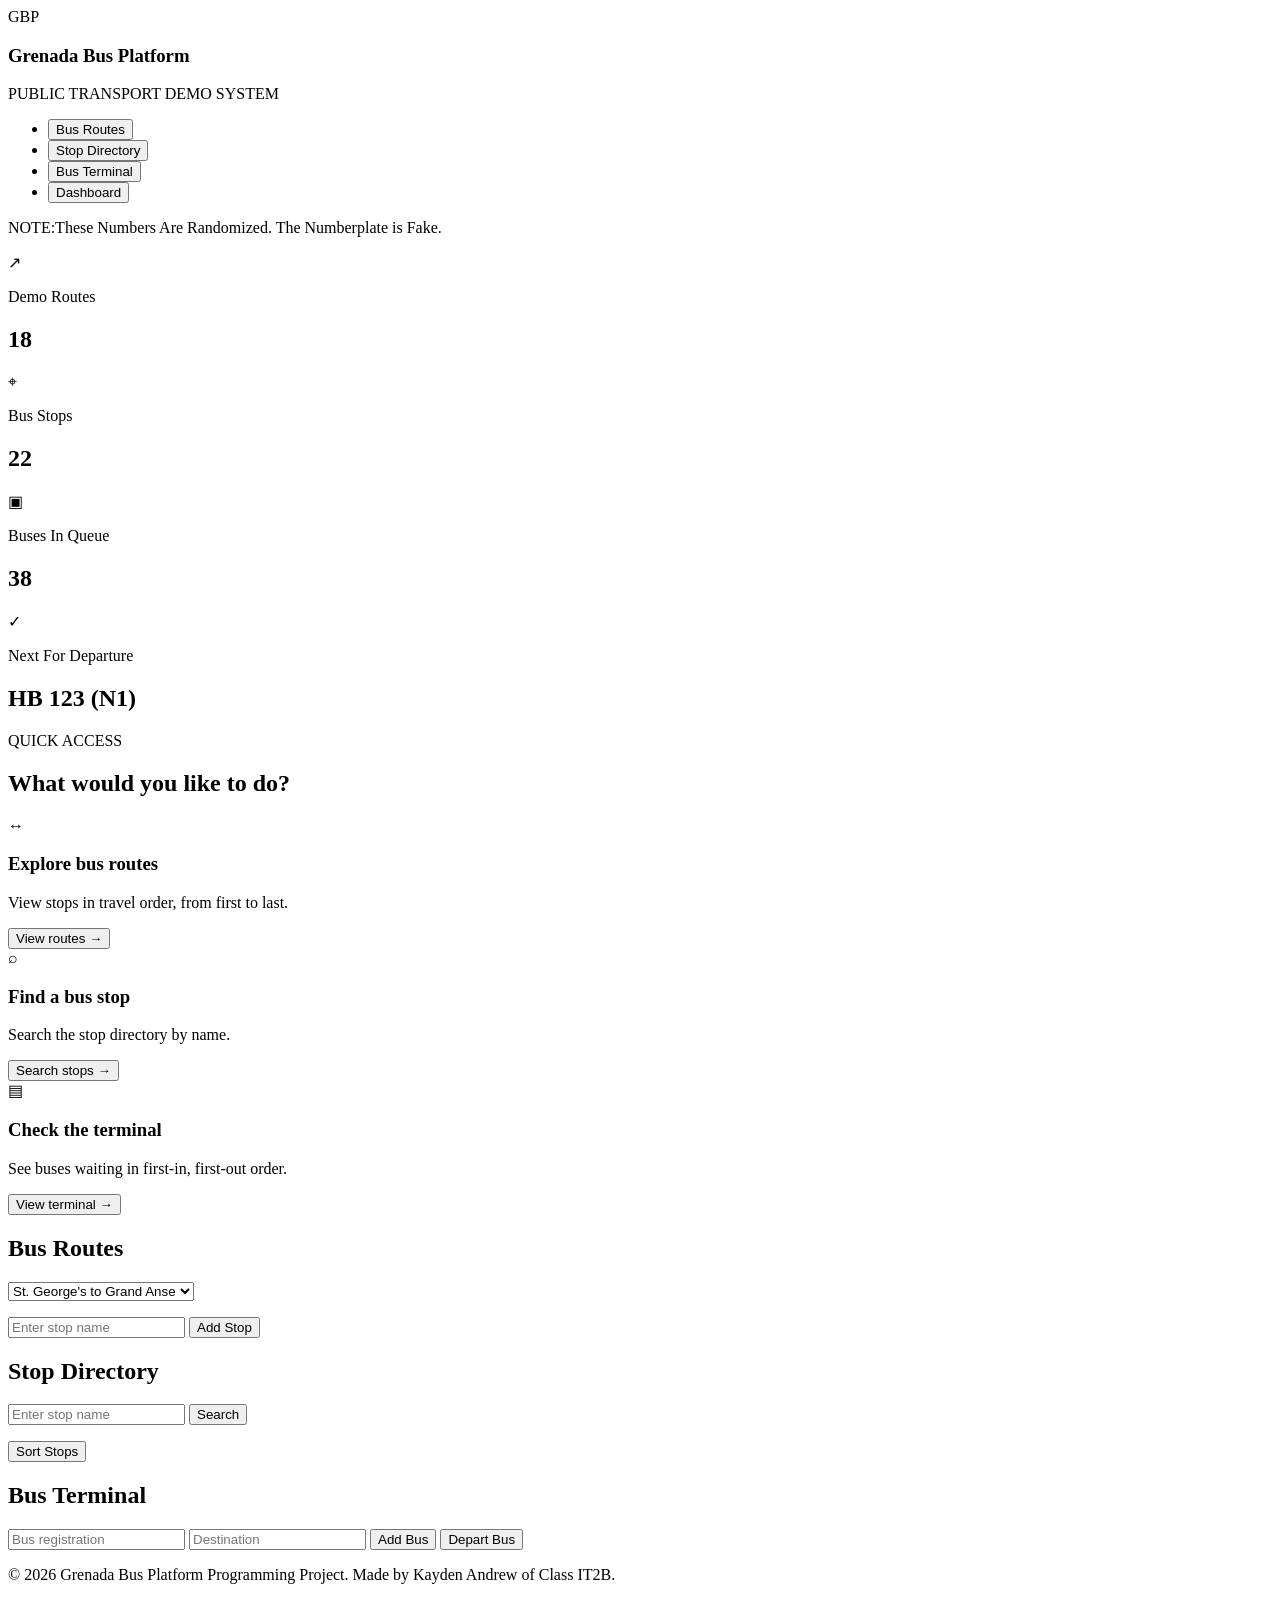
==== index.html @ 260266db "Add files via upload" ====
<!DOCTYPE html>
<html lang="en">
<head>
    <meta charset="UTF-8">
    <meta name="viewport" content="width=device-width, initial-scale=1.0">
    <title>Grenada Bus Platform</title>
    <link rel="stylesheet" href="CSS/websitestyle.css">
</head>
    <body>
    <header id="topmenu">
        <div class="logo">GBP</div>
        <div class="website-name">
            <h3>Grenada Bus Platform</h3>
            <p>PUBLIC TRANSPORT DEMO SYSTEM</p>
        </div>
       <nav>
            <ul>
                <li><a href="routes.html"><button>Bus Routes</button></a></li>
                <li><a href="stops.html"><button>Stop Directory</button></a></li>
                <li><a href="terminal.html"><button>Bus Terminal</button></a></li>
                <li><a href="index.html"><button class="active">Dashboard</button></a></li>
            </ul>
        </nav>
    </header>
    <main>
        <section id="home">
            <div class="small-description-on-card"> <p>NOTE:These Numbers Are Randomized. The Numberplate is Fake.</p></div>
            <div class="summary-cards">
                <div class="summary-card">↗ <p> Demo Routes <h2>18</h2></p></div>
                <div class="summary-card">⌖ <p> Bus Stops <h2>22</h2></p></div>
                <div class="summary-card">▣ <p> Buses In Queue <h2>38</h2></p></div>
                <div class="summary-card">✓ <p> Next For Departure<h2>HB 123 (N1)</h2></p></div>
            </div>
            <div class="quick-access">
            <p class="small-heading">QUICK ACCESS</p>
                <h1>What would you like to do?</h1>
                    <div class="quick-cards">
                        <div class="quick-card">
                            <span>↔</span>
                            <h3>Explore bus routes</h3>
                            <p>View stops in travel order, from first to last.</p>
                            <a href="routes.html"><button>View routes →</button></a>
                        </div>
                        <div class="quick-card">
                            <span>⌕</span>
                                <h3>Find a bus stop</h3>
                                    <p>Search the stop directory by name.</p>
                                    <a href="stops.html"><button>Search stops →</button></a>
                        </div>
                        <div class="quick-card">
                            <span>▤</span>
                                <h3>Check the terminal</h3>
                                <p>See buses waiting in first-in, first-out order.</p>
                                <a href="terminal.html"><button>View terminal →</button></a>
                        </div>
                    </div>
                </div>
                </section>
                    <section id="routes" class="hidden">
                        <h1>Bus Routes</h1>
                            <select id="routeChoice" onchange="displayRoute()">
                                <option value="0">St. George's to Grand Anse</option>
                                <option value="1">St. George's to Grenville</option>
                            </select>
                            <ul id="routeList"></ul>
                            <input id="newStop" placeholder="Enter stop name">
                            <button onclick="addStop()">Add Stop</button>
                    </section>
                    <section id="search" class="hidden">
                        <h1>Stop Directory</h1>
                            <input id="searchName" placeholder="Enter stop name">
                                <button onclick="searchStop()">Search</button>
                                <p id="searchResult"></p>
                                <button onclick="sortStops()">Sort Stops</button>
                                <ul id="stopList"></ul>
                    </section>
                    <section id="terminal" class="hidden">
                        <h1>Bus Terminal</h1>
                            <input id="busNumber" placeholder="Bus registration">
                            <input id="destination" placeholder="Destination">
                            <button onclick="addBus()">Add Bus</button>
                            <button onclick="departBus()">Depart Bus</button>
                            <ul id="busList"></ul>
                            <p id="departureResult"></p>
                    </section>
        </main>
            <script src="Java/dataStructures.js"></script>
            <script src="Java/algorithms.js"></script>
            <script src="Java/app.js"></script>

    <footer class="footer">
        <p>  &copy; <span id="year"></span> Grenada Bus Platform Programming Project. Made by Kayden Andrew of Class IT2B.</p>
        <span>SAMPLE DATA ONLY. NOT OFFICIAL SERVICE</span>
    </footer>
    <script id="date">
       document.getElementById("year").textContent = new Date().getFullYear();
    </script>
    </body>
</html>
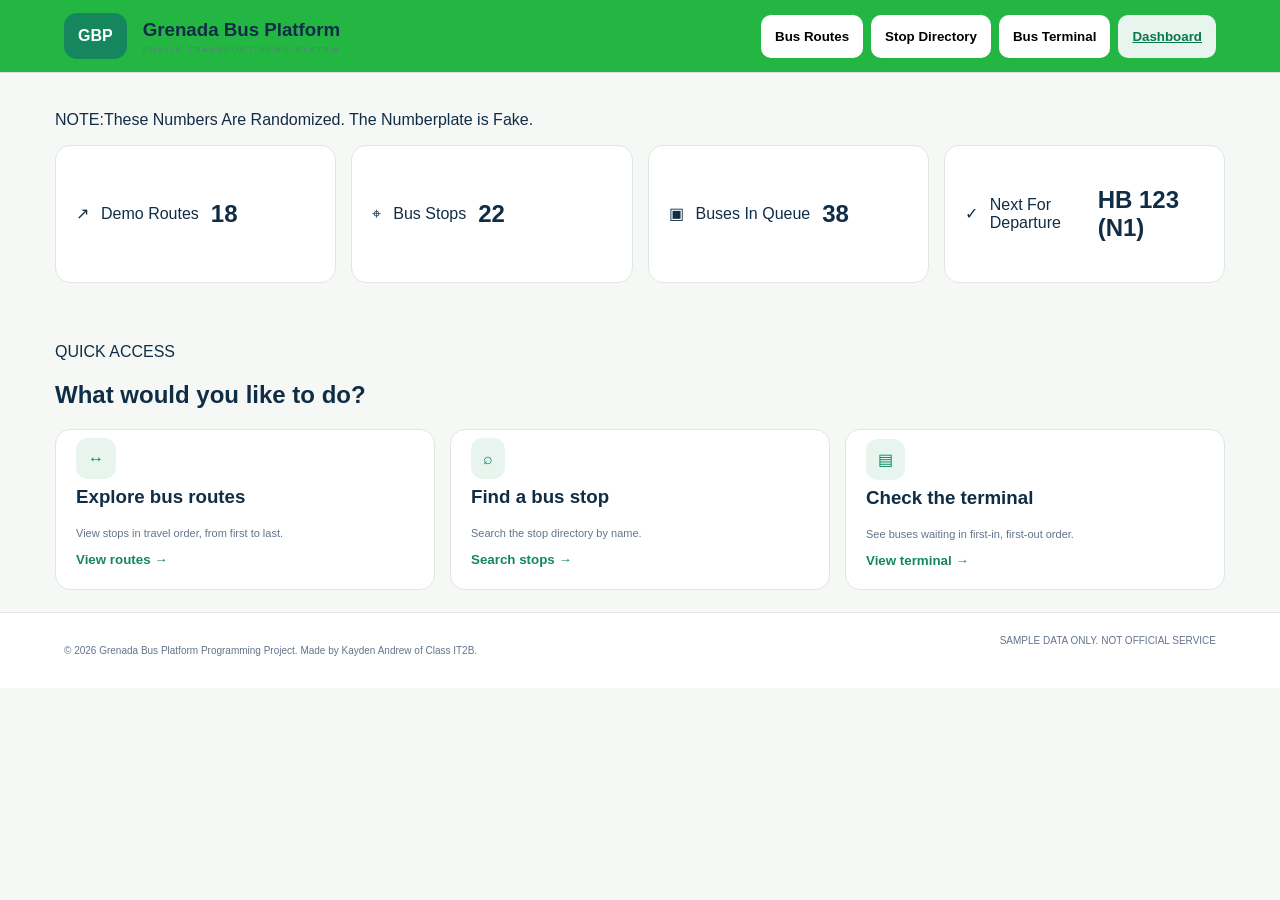
==== commit 4326f59a: "Fix HTML encoding and update stylesheet link" ====
--- a/index.html
+++ b/index.html
@@ -5,7 +5,7 @@
     <meta charset="UTF-8">
     <meta name="viewport" content="width=device-width, initial-scale=1.0">
     <title>Grenada Bus Platform</title>
-    <link rel="stylesheet" href="CSS/websitestyle.css">
+    <link rel="stylesheet" href="websitestyle.css">
 </head>
     <body>
     <header id="topmenu">
--- a/websitestyle.css
+++ b/websitestyle.css
@@ -0,0 +1,168 @@
+
+body {
+    margin: 0;
+    background: #f6f8f5;
+    font-family: Arial, sans-serif;
+    color: #102d46;
+}
+
+        /*Top Menu Design (NAVBAR)*/
+#topmenu {
+    background: rgb(36, 182, 67);
+    height: 72px;
+    padding: 0 5%;
+    display: flex;
+    align-items: center;
+    border-bottom: 1px solid #ddd;
+}
+
+        /*Logo Design (Just The Letters)*/
+.logo {
+    background: #16865f;
+    color: white;
+    padding: 14px;
+    border-radius: 13px;
+    font-weight: bold;
+}
+
+        /*Home Page Design*/
+.website-name { 
+    margin-left: 12px; 
+}
+
+.website-name h3, .website-name p {
+    margin: 4px; 
+}
+
+.website-name p { 
+    font-size: 8px; 
+    letter-spacing: 2px; 
+    color: #64748b; 
+}
+
+nav { 
+     margin-left: auto; 
+}
+
+nav ul { 
+    display: flex;
+    list-style: none;
+}
+
+nav li { 
+    margin-left: 8px; 
+}
+        /*Button Design*/
+nav button, .quick-card button {
+    border: none;
+    background: white;
+    padding: 14px;
+    border-radius: 10px;
+    cursor: pointer;
+    font-weight: bold;
+}
+
+nav button.active, nav button:hover {
+    text-decoration-line: underline;
+    background: #e8f4ee;
+    color: #08764e;
+}
+
+        /*Panel Card Design*/
+main {
+    max-width: 1170px; 
+    margin: auto; 
+    padding: 22px 20px;
+}
+
+.summary-cards, .quick-cards {
+    display: grid;
+    gap: 15px;
+}
+
+.summary-cards { 
+    grid-template-columns: repeat(4, 1fr);
+}
+
+.summary-card, .quick-card, section:not(#home) {
+        background: white;
+        border: 1px solid #dfe7e2;
+        border-radius: 15px;
+        padding: 20px;
+}
+
+.summary-card {
+    display: flex; 
+    align-items: center; 
+    gap: 12px; 
+}
+.summary-card span, .quick-card span {
+    background: #e8f4ee;
+    color: #00845e;
+    padding: 12px;
+    border-radius: 12px;
+}
+.summary-card small, .quick-card p { 
+    color: #64748b; 
+    font-size: 11px; 
+}
+.quick-access { 
+    margin-top: 60px;
+}
+
+.quick-access > small, .quick-card button { 
+    color: #16865f; 
+    font-weight: bold; 
+}
+
+.quick-cards { 
+    grid-template-columns: repeat(3, 1fr);
+}
+
+.quick-card button { 
+    padding: 0; 
+}
+
+section:not(#home) { 
+    margin-top: 20px; 
+}
+
+input, select { 
+    padding: 12px; 
+    margin: 5px; 
+    border: 1px solid #ddd;
+    border-radius: 8px; 
+}
+    
+section:not(#home) button { 
+    background: #16865f; 
+    color: white;
+    padding: 12px; 
+    border: 0; 
+    border-radius: 8px; 
+    cursor: pointer; 
+}
+
+.hidden { 
+    display: none; 
+}
+
+        /*Footer Design*/
+.footer {
+    display: flex;
+    justify-content: space-between;
+    gap: 12px;
+    padding: 22px 5%;
+    background: white;
+    border-top: 1px solid #dfe7e2;
+    color: #64748b;
+    font-size: 10px;
+}
+
+
+        /*Responsive Design Code*/
+@media (max-width: 800px) {
+    #topmenu { height: auto; flex-wrap: wrap; padding: 15px; }
+    nav { width: 100%; }
+    .summary-cards, .quick-cards { grid-template-columns: repeat(2, 1fr); }
+}
